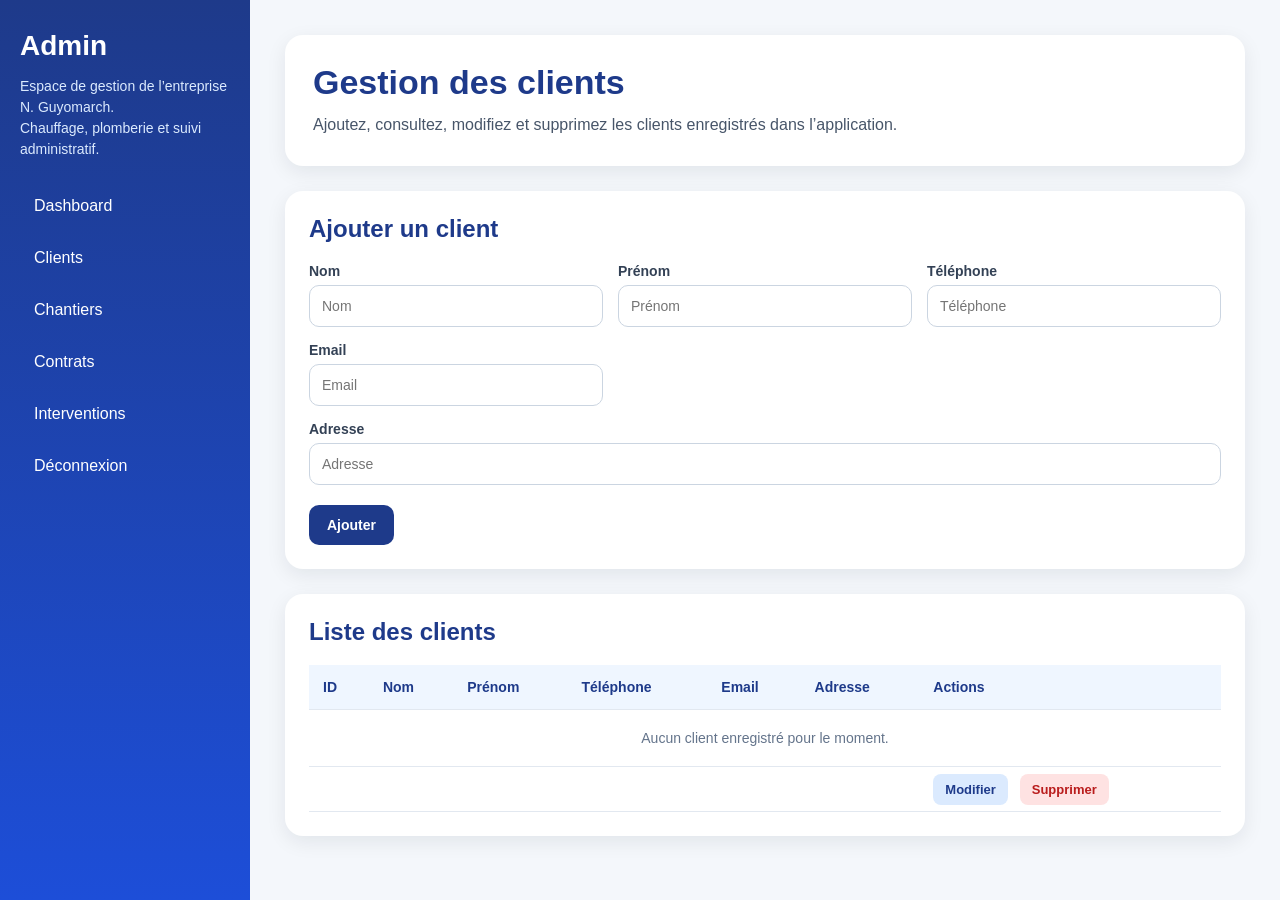
==== api/src/main/resources/templates/clients.html @ 9852ce12 "Projet gestion plomberie - Spring Boot - CDA" ====
<!doctype html>
<html lang="fr" xmlns:th="http://www.thymeleaf.org">
  <head>
    <meta charset="UTF-8" />
    <title>Gestion des clients</title>
    <meta name="viewport" content="width=device-width, initial-scale=1.0" />

    <style>
      * {
        box-sizing: border-box;
      }

      body {
        margin: 0;
        font-family: Arial, sans-serif;
        background: #f4f7fb;
        color: #1e293b;
      }

      .layout {
        display: flex;
        min-height: 100vh;
      }

      .sidebar {
        width: 250px;
        background: linear-gradient(180deg, #1e3a8a, #1d4ed8);
        color: white;
        padding: 30px 20px;
      }

      .sidebar h2 {
        margin-top: 0;
        font-size: 28px;
        margin-bottom: 10px;
      }

      .sidebar p {
        font-size: 14px;
        color: #dbeafe;
        margin-bottom: 25px;
        line-height: 1.5;
      }

      .nav a {
        display: block;
        color: white;
        text-decoration: none;
        padding: 12px 14px;
        border-radius: 10px;
        margin-bottom: 10px;
        transition: background 0.2s ease;
      }

      .nav a:hover {
        background: rgba(255, 255, 255, 0.15);
      }

      .content {
        flex: 1;
        padding: 35px;
      }

      .hero {
        background: white;
        border-radius: 18px;
        padding: 28px;
        box-shadow: 0 6px 20px rgba(15, 23, 42, 0.08);
        margin-bottom: 25px;
      }

      .hero h1 {
        margin: 0 0 10px 0;
        color: #1e3a8a;
        font-size: 34px;
      }

      .hero p {
        margin: 0;
        color: #475569;
        line-height: 1.6;
      }

      .card {
        background: white;
        border-radius: 18px;
        padding: 24px;
        box-shadow: 0 6px 20px rgba(15, 23, 42, 0.08);
        margin-bottom: 25px;
      }

      .card h2 {
        margin-top: 0;
        color: #1e3a8a;
        font-size: 24px;
      }

      .form-grid {
        display: grid;
        grid-template-columns: repeat(auto-fit, minmax(220px, 1fr));
        gap: 15px;
      }

      .form-group {
        display: flex;
        flex-direction: column;
      }

      .form-group label {
        margin-bottom: 6px;
        font-weight: bold;
        color: #334155;
        font-size: 14px;
      }

      .form-group input {
        padding: 12px;
        border: 1px solid #cbd5e1;
        border-radius: 10px;
        font-size: 14px;
        outline: none;
      }

      .form-group input:focus {
        border-color: #1d4ed8;
        box-shadow: 0 0 0 3px rgba(29, 78, 216, 0.12);
      }

      .form-actions {
        margin-top: 20px;
      }

      .btn {
        display: inline-block;
        text-decoration: none;
        background: #1e3a8a;
        color: white;
        padding: 12px 18px;
        border: none;
        border-radius: 10px;
        cursor: pointer;
        font-size: 14px;
        font-weight: bold;
      }

      .btn:hover {
        background: #162f6a;
      }

      .btn-secondary {
        background: #475569;
      }

      .btn-secondary:hover {
        background: #334155;
      }

      table {
        width: 100%;
        border-collapse: collapse;
        margin-top: 15px;
      }

      thead {
        background: #eff6ff;
      }

      th,
      td {
        padding: 14px;
        text-align: left;
        border-bottom: 1px solid #e2e8f0;
        vertical-align: middle;
      }

      th {
        color: #1e3a8a;
        font-size: 14px;
      }

      td {
        font-size: 14px;
        color: #334155;
      }

      .actions a {
        text-decoration: none;
        padding: 8px 12px;
        border-radius: 8px;
        font-size: 13px;
        font-weight: bold;
        margin-right: 8px;
      }

      .edit-btn {
        background: #dbeafe;
        color: #1e3a8a;
      }

      .delete-btn {
        background: #fee2e2;
        color: #b91c1c;
      }

      .empty {
        text-align: center;
        color: #64748b;
        padding: 20px;
      }

      @media (max-width: 900px) {
        .layout {
          flex-direction: column;
        }

        .sidebar {
          width: 100%;
        }

        .content {
          padding: 20px;
        }

        .hero h1 {
          font-size: 28px;
        }

        table {
          display: block;
          overflow-x: auto;
          white-space: nowrap;
        }
      }
    </style>
  </head>

  <body>
    <div class="layout">
      <aside class="sidebar">
        <h2>Admin</h2>
        <p>
          Espace de gestion de l’entreprise N. Guyomarch.<br />
          Chauffage, plomberie et suivi administratif.
        </p>

        <nav class="nav">
          <a th:href="@{/admin/dashboard}">Dashboard</a>
          <a th:href="@{/admin/clients}">Clients</a>
          <a th:href="@{/admin/chantiers}">Chantiers</a>
          <a th:href="@{/admin/contrats}">Contrats</a>
          <a th:href="@{/admin/interventions}">Interventions</a>
          <a th:href="@{/logout}">Déconnexion</a>
        </nav>
      </aside>

      <main class="content">
        <section class="hero">
          <h1>Gestion des clients</h1>
          <p>
            Ajoutez, consultez, modifiez et supprimez les clients enregistrés
            dans l’application.
          </p>
        </section>

        <section class="card">
          <h2>Ajouter un client</h2>

          <form
            th:action="@{/admin/clients/save}"
            th:object="${client}"
            method="post"
          >
            <div class="form-grid">
              <div class="form-group">
                <label for="nom">Nom</label>
                <input
                  id="nom"
                  type="text"
                  th:field="*{nom}"
                  placeholder="Nom"
                  required
                />
              </div>

              <div class="form-group">
                <label for="prenom">Prénom</label>
                <input
                  id="prenom"
                  type="text"
                  th:field="*{prenom}"
                  placeholder="Prénom"
                  required
                />
              </div>

              <div class="form-group">
                <label for="telephone">Téléphone</label>
                <input
                  id="telephone"
                  type="text"
                  th:field="*{telephone}"
                  placeholder="Téléphone"
                  required
                />
              </div>

              <div class="form-group">
                <label for="email">Email</label>
                <input
                  id="email"
                  type="email"
                  th:field="*{email}"
                  placeholder="Email"
                  required
                />
              </div>

              <div class="form-group" style="grid-column: 1 / -1">
                <label for="adresse">Adresse</label>
                <input
                  id="adresse"
                  type="text"
                  th:field="*{adresse}"
                  placeholder="Adresse"
                  required
                />
              </div>
            </div>

            <div class="form-actions">
              <button type="submit" class="btn">Ajouter</button>
            </div>
          </form>
        </section>

        <section class="card">
          <h2>Liste des clients</h2>

          <table>
            <thead>
              <tr>
                <th>ID</th>
                <th>Nom</th>
                <th>Prénom</th>
                <th>Téléphone</th>
                <th>Email</th>
                <th>Adresse</th>
                <th>Actions</th>
              </tr>
            </thead>

            <tbody>
              <tr th:if="${#lists.isEmpty(clients)}">
                <td colspan="7" class="empty">
                  Aucun client enregistré pour le moment.
                </td>
              </tr>

              <tr th:each="c : ${clients}">
                <td th:text="${c.id}"></td>
                <td th:text="${c.nom}"></td>
                <td th:text="${c.prenom}"></td>
                <td th:text="${c.telephone}"></td>
                <td th:text="${c.email}"></td>
                <td th:text="${c.adresse}"></td>
                <td class="actions">
                  <a
                    class="edit-btn"
                    th:href="@{'/admin/clients/edit/' + ${c.id}}"
                    >Modifier</a
                  >
                  <a
                    class="delete-btn"
                    th:href="@{'/admin/clients/delete/' + ${c.id}}"
                    onclick="
                      return confirm(
                        'Voulez-vous vraiment supprimer ce client ?',
                      );
                    "
                  >
                    Supprimer
                  </a>
                </td>
              </tr>
            </tbody>
          </table>
        </section>
      </main>
    </div>
  </body>
</html>
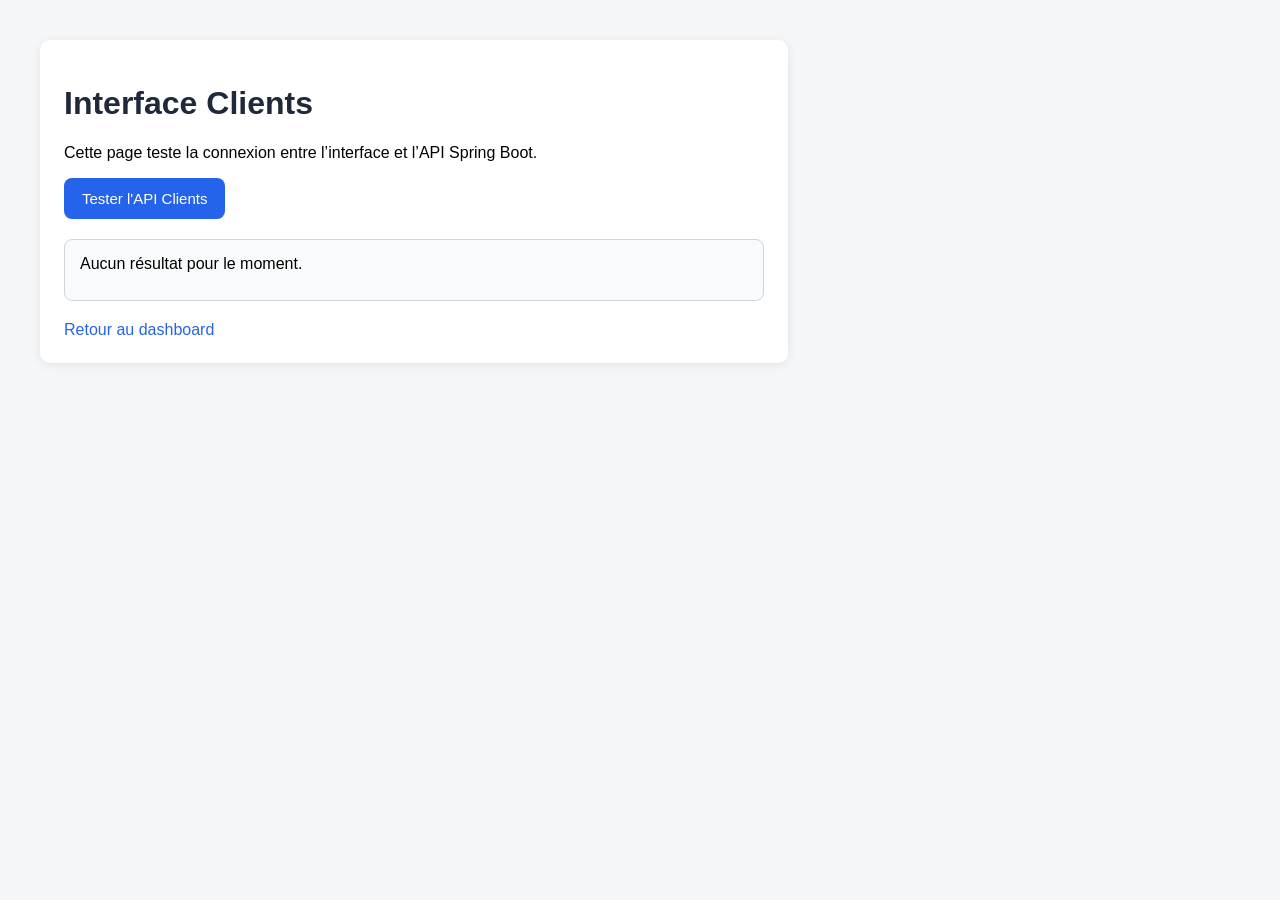
==== commit 8b539896: "Ajout interface clients et controllers" ====
--- a/api/src/main/resources/templates/clients.html
+++ b/api/src/main/resources/templates/clients.html
@@ -2,390 +2,85 @@
 <html lang="fr" xmlns:th="http://www.thymeleaf.org">
   <head>
     <meta charset="UTF-8" />
-    <title>Gestion des clients</title>
-    <meta name="viewport" content="width=device-width, initial-scale=1.0" />
-
+    <title>Clients</title>
     <style>
-      * {
-        box-sizing: border-box;
+      body {
+        font-family: Arial, sans-serif;
+        background: #f4f6f8;
+        margin: 0;
+        padding: 40px;
       }
 
-      body {
-        margin: 0;
-        font-family: Arial, sans-serif;
-        background: #f4f7fb;
-        color: #1e293b;
-      }
-
-      .layout {
-        display: flex;
-        min-height: 100vh;
-      }
-
-      .sidebar {
-        width: 250px;
-        background: linear-gradient(180deg, #1e3a8a, #1d4ed8);
-        color: white;
-        padding: 30px 20px;
-      }
-
-      .sidebar h2 {
-        margin-top: 0;
-        font-size: 28px;
-        margin-bottom: 10px;
-      }
-
-      .sidebar p {
-        font-size: 14px;
-        color: #dbeafe;
-        margin-bottom: 25px;
-        line-height: 1.5;
-      }
-
-      .nav a {
-        display: block;
-        color: white;
-        text-decoration: none;
-        padding: 12px 14px;
-        border-radius: 10px;
-        margin-bottom: 10px;
-        transition: background 0.2s ease;
-      }
-
-      .nav a:hover {
-        background: rgba(255, 255, 255, 0.15);
-      }
-
-      .content {
-        flex: 1;
-        padding: 35px;
-      }
-
-      .hero {
-        background: white;
-        border-radius: 18px;
-        padding: 28px;
-        box-shadow: 0 6px 20px rgba(15, 23, 42, 0.08);
-        margin-bottom: 25px;
-      }
-
-      .hero h1 {
-        margin: 0 0 10px 0;
-        color: #1e3a8a;
-        font-size: 34px;
-      }
-
-      .hero p {
-        margin: 0;
-        color: #475569;
-        line-height: 1.6;
+      h1 {
+        color: #1f2937;
       }
 
       .card {
         background: white;
-        border-radius: 18px;
         padding: 24px;
-        box-shadow: 0 6px 20px rgba(15, 23, 42, 0.08);
-        margin-bottom: 25px;
+        border-radius: 10px;
+        box-shadow: 0 2px 10px rgba(0, 0, 0, 0.08);
+        max-width: 700px;
       }
 
-      .card h2 {
-        margin-top: 0;
-        color: #1e3a8a;
-        font-size: 24px;
+      button {
+        background: #2563eb;
+        color: white;
+        border: none;
+        padding: 12px 18px;
+        border-radius: 8px;
+        cursor: pointer;
+        font-size: 15px;
       }
 
-      .form-grid {
-        display: grid;
-        grid-template-columns: repeat(auto-fit, minmax(220px, 1fr));
-        gap: 15px;
+      button:hover {
+        background: #1d4ed8;
       }
 
-      .form-group {
-        display: flex;
-        flex-direction: column;
+      #resultat {
+        margin-top: 20px;
+        padding: 15px;
+        border: 1px solid #d1d5db;
+        border-radius: 8px;
+        background: #f9fafb;
+        min-height: 30px;
       }
 
-      .form-group label {
-        margin-bottom: 6px;
-        font-weight: bold;
-        color: #334155;
-        font-size: 14px;
-      }
-
-      .form-group input {
-        padding: 12px;
-        border: 1px solid #cbd5e1;
-        border-radius: 10px;
-        font-size: 14px;
-        outline: none;
-      }
-
-      .form-group input:focus {
-        border-color: #1d4ed8;
-        box-shadow: 0 0 0 3px rgba(29, 78, 216, 0.12);
-      }
-
-      .form-actions {
+      a {
+        display: inline-block;
         margin-top: 20px;
-      }
-
-      .btn {
-        display: inline-block;
         text-decoration: none;
-        background: #1e3a8a;
-        color: white;
-        padding: 12px 18px;
-        border: none;
-        border-radius: 10px;
-        cursor: pointer;
-        font-size: 14px;
-        font-weight: bold;
-      }
-
-      .btn:hover {
-        background: #162f6a;
-      }
-
-      .btn-secondary {
-        background: #475569;
-      }
-
-      .btn-secondary:hover {
-        background: #334155;
-      }
-
-      table {
-        width: 100%;
-        border-collapse: collapse;
-        margin-top: 15px;
-      }
-
-      thead {
-        background: #eff6ff;
-      }
-
-      th,
-      td {
-        padding: 14px;
-        text-align: left;
-        border-bottom: 1px solid #e2e8f0;
-        vertical-align: middle;
-      }
-
-      th {
-        color: #1e3a8a;
-        font-size: 14px;
-      }
-
-      td {
-        font-size: 14px;
-        color: #334155;
-      }
-
-      .actions a {
-        text-decoration: none;
-        padding: 8px 12px;
-        border-radius: 8px;
-        font-size: 13px;
-        font-weight: bold;
-        margin-right: 8px;
-      }
-
-      .edit-btn {
-        background: #dbeafe;
-        color: #1e3a8a;
-      }
-
-      .delete-btn {
-        background: #fee2e2;
-        color: #b91c1c;
-      }
-
-      .empty {
-        text-align: center;
-        color: #64748b;
-        padding: 20px;
-      }
-
-      @media (max-width: 900px) {
-        .layout {
-          flex-direction: column;
-        }
-
-        .sidebar {
-          width: 100%;
-        }
-
-        .content {
-          padding: 20px;
-        }
-
-        .hero h1 {
-          font-size: 28px;
-        }
-
-        table {
-          display: block;
-          overflow-x: auto;
-          white-space: nowrap;
-        }
+        color: #2563eb;
       }
     </style>
   </head>
+  <body>
+    <div class="card">
+      <h1>Interface Clients</h1>
 
-  <body>
-    <div class="layout">
-      <aside class="sidebar">
-        <h2>Admin</h2>
-        <p>
-          Espace de gestion de l’entreprise N. Guyomarch.<br />
-          Chauffage, plomberie et suivi administratif.
-        </p>
+      <p>
+        Cette page teste la connexion entre l’interface et l’API Spring Boot.
+      </p>
 
-        <nav class="nav">
-          <a th:href="@{/admin/dashboard}">Dashboard</a>
-          <a th:href="@{/admin/clients}">Clients</a>
-          <a th:href="@{/admin/chantiers}">Chantiers</a>
-          <a th:href="@{/admin/contrats}">Contrats</a>
-          <a th:href="@{/admin/interventions}">Interventions</a>
-          <a th:href="@{/logout}">Déconnexion</a>
-        </nav>
-      </aside>
+      <button onclick="chargerClients()">Tester l'API Clients</button>
 
-      <main class="content">
-        <section class="hero">
-          <h1>Gestion des clients</h1>
-          <p>
-            Ajoutez, consultez, modifiez et supprimez les clients enregistrés
-            dans l’application.
-          </p>
-        </section>
+      <div id="resultat">Aucun résultat pour le moment.</div>
 
-        <section class="card">
-          <h2>Ajouter un client</h2>
+      <a href="/dashboard">Retour au dashboard</a>
+    </div>
 
-          <form
-            th:action="@{/admin/clients/save}"
-            th:object="${client}"
-            method="post"
-          >
-            <div class="form-grid">
-              <div class="form-group">
-                <label for="nom">Nom</label>
-                <input
-                  id="nom"
-                  type="text"
-                  th:field="*{nom}"
-                  placeholder="Nom"
-                  required
-                />
-              </div>
-
-              <div class="form-group">
-                <label for="prenom">Prénom</label>
-                <input
-                  id="prenom"
-                  type="text"
-                  th:field="*{prenom}"
-                  placeholder="Prénom"
-                  required
-                />
-              </div>
-
-              <div class="form-group">
-                <label for="telephone">Téléphone</label>
-                <input
-                  id="telephone"
-                  type="text"
-                  th:field="*{telephone}"
-                  placeholder="Téléphone"
-                  required
-                />
-              </div>
-
-              <div class="form-group">
-                <label for="email">Email</label>
-                <input
-                  id="email"
-                  type="email"
-                  th:field="*{email}"
-                  placeholder="Email"
-                  required
-                />
-              </div>
-
-              <div class="form-group" style="grid-column: 1 / -1">
-                <label for="adresse">Adresse</label>
-                <input
-                  id="adresse"
-                  type="text"
-                  th:field="*{adresse}"
-                  placeholder="Adresse"
-                  required
-                />
-              </div>
-            </div>
-
-            <div class="form-actions">
-              <button type="submit" class="btn">Ajouter</button>
-            </div>
-          </form>
-        </section>
-
-        <section class="card">
-          <h2>Liste des clients</h2>
-
-          <table>
-            <thead>
-              <tr>
-                <th>ID</th>
-                <th>Nom</th>
-                <th>Prénom</th>
-                <th>Téléphone</th>
-                <th>Email</th>
-                <th>Adresse</th>
-                <th>Actions</th>
-              </tr>
-            </thead>
-
-            <tbody>
-              <tr th:if="${#lists.isEmpty(clients)}">
-                <td colspan="7" class="empty">
-                  Aucun client enregistré pour le moment.
-                </td>
-              </tr>
-
-              <tr th:each="c : ${clients}">
-                <td th:text="${c.id}"></td>
-                <td th:text="${c.nom}"></td>
-                <td th:text="${c.prenom}"></td>
-                <td th:text="${c.telephone}"></td>
-                <td th:text="${c.email}"></td>
-                <td th:text="${c.adresse}"></td>
-                <td class="actions">
-                  <a
-                    class="edit-btn"
-                    th:href="@{'/admin/clients/edit/' + ${c.id}}"
-                    >Modifier</a
-                  >
-                  <a
-                    class="delete-btn"
-                    th:href="@{'/admin/clients/delete/' + ${c.id}}"
-                    onclick="
-                      return confirm(
-                        'Voulez-vous vraiment supprimer ce client ?',
-                      );
-                    "
-                  >
-                    Supprimer
-                  </a>
-                </td>
-              </tr>
-            </tbody>
-          </table>
-        </section>
-      </main>
-    </div>
+    <script>
+      function chargerClients() {
+        fetch("/api/clients")
+          .then((response) => response.text())
+          .then((data) => {
+            document.getElementById("resultat").innerText = data;
+          })
+          .catch((error) => {
+            document.getElementById("resultat").innerText =
+              "Erreur : impossible d'appeler l'API";
+          });
+      }
+    </script>
   </body>
 </html>
